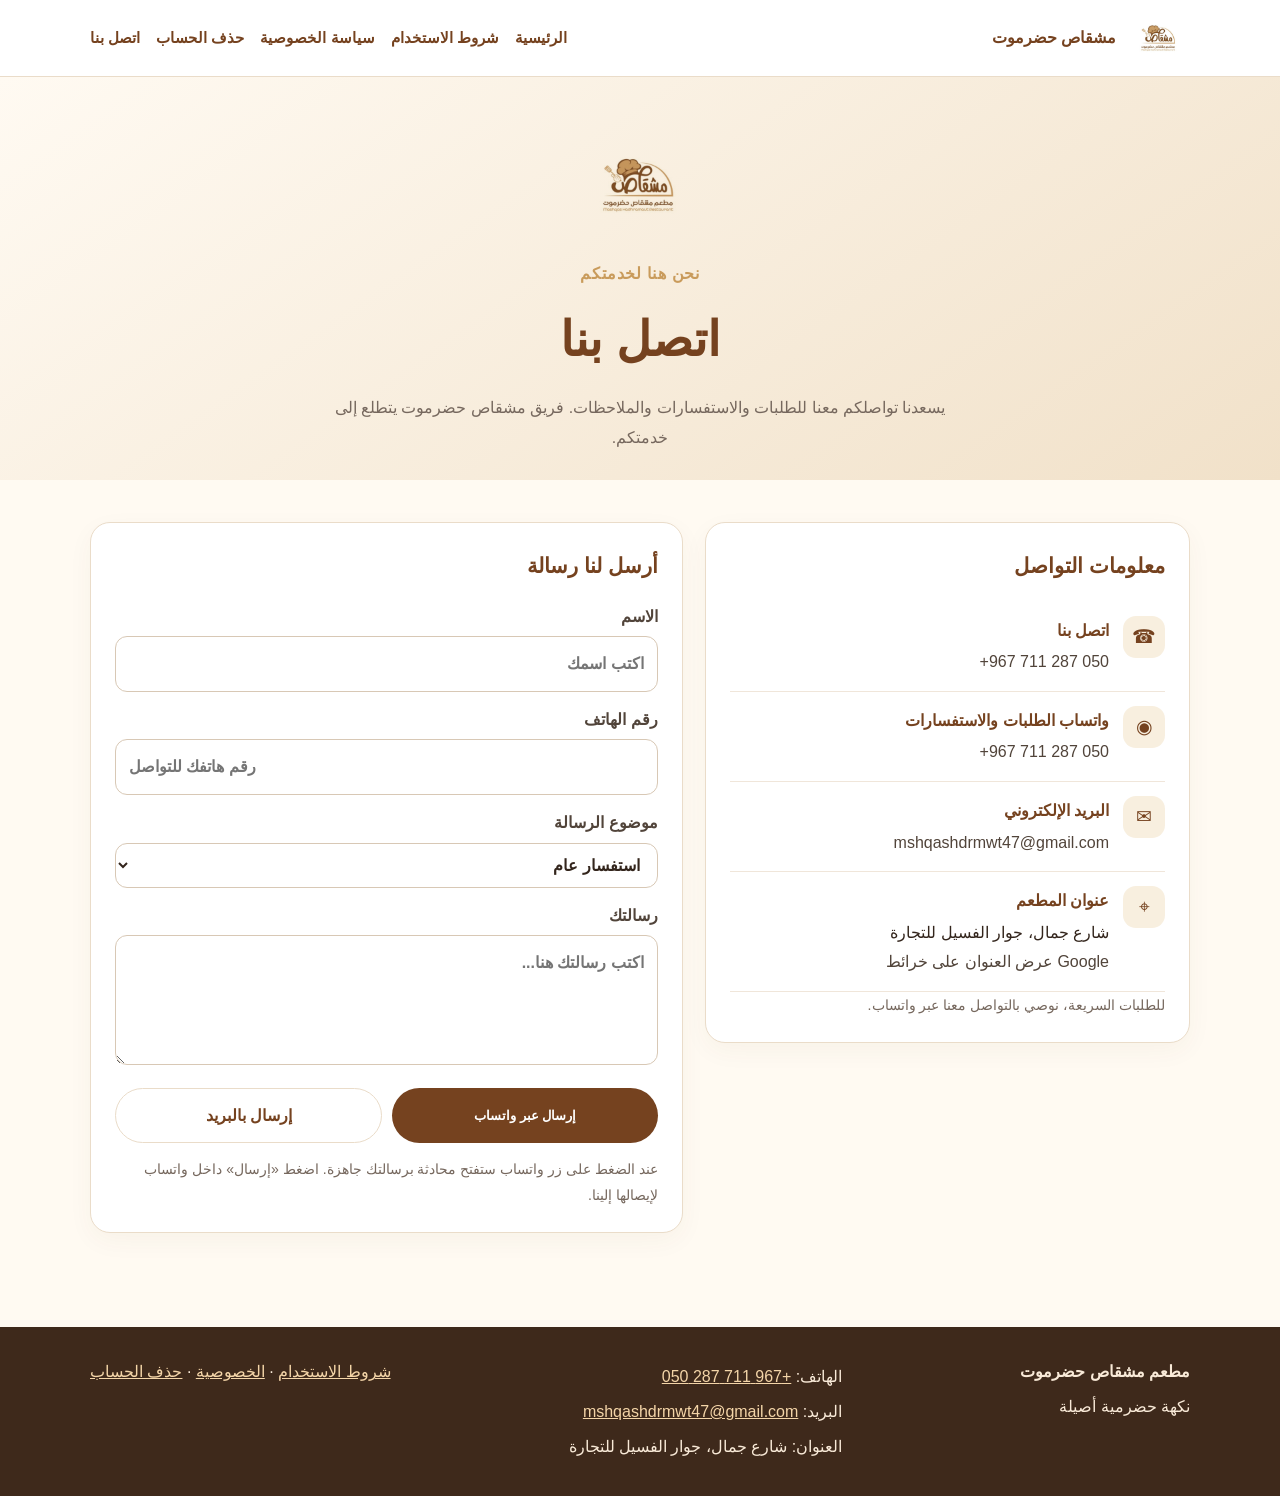
==== contact.html @ b2130ecd "Add files via upload" ====
<!doctype html>
<html lang="ar" dir="rtl">
<head>
  <meta charset="utf-8">
  <meta name="viewport" content="width=device-width, initial-scale=1">
  <meta name="theme-color" content="#75421f">
  <meta name="description" content="تواصل مع مطعم مشقاص حضرموت للطلبات والاستفسارات.">
  <title>اتصل بنا | مشقاص حضرموت</title>
  <link rel="stylesheet" href="style.css">
  <style>
    .contact-hero{padding:44px 0 28px;text-align:center;background:linear-gradient(145deg,#fffaf2,#f1e1c9)}
    .contact-hero img{width:128px;height:128px;object-fit:contain;mix-blend-mode:multiply}
    .contact-hero h1{color:#75421f;font-size:clamp(2rem,5vw,3rem);margin:8px 0}
    .contact-hero p{color:#76685e;max-width:650px;margin:0 auto}
    .contact-layout{display:grid;grid-template-columns: .9fr 1.1fr;gap:22px;align-items:start}
    .contact-card{background:#fff;border:1px solid #eadcc9;border-radius:20px;padding:24px;box-shadow:0 8px 26px #68401a0b}
    .contact-card h2{color:#75421f;margin:0 0 16px;font-size:1.3rem}
    .contact-method{display:flex;gap:14px;align-items:flex-start;padding:14px 0;border-bottom:1px solid #f0e6da}
    .contact-method:last-child{border:0}
    .contact-icon{width:42px;height:42px;flex:0 0 42px;border-radius:13px;background:#f8efdf;color:#75421f;display:grid;place-items:center;font-size:1.2rem}
    .contact-method b{display:block;color:#75421f;margin-bottom:2px}
    .contact-method a{color:#51443a;text-decoration:none;direction:ltr;display:inline-block}
    .contact-method a:hover{text-decoration:underline}
    .contact-form{display:grid;gap:13px}
    .contact-form label{font-weight:700;color:#51443a}
    .contact-form input,.contact-form textarea,.contact-form select{width:100%;margin-top:5px;padding:12px 13px;border:1px solid #d8c8b5;border-radius:12px;background:#fff;font:inherit;color:#33251c}
    .contact-form textarea{resize:vertical;min-height:130px}
    .contact-form input:focus,.contact-form textarea:focus,.contact-form select:focus{outline:2px solid #c99b5b;border-color:#c99b5b}
    .contact-note{font-size:.88rem;color:#76685e;margin:0}
    .contact-alert{display:none;background:#fff4df;border:1px solid #e9c98e;border-radius:12px;padding:13px;color:#61451e}
    .contact-actions{display:flex;gap:10px;flex-wrap:wrap}
    .contact-actions .btn{flex:1}
    @media(max-width:760px){.contact-layout{grid-template-columns:1fr}.contact-card{padding:19px}.contact-hero{padding-top:30px}}
  </style>
</head>
<body>
<header class="top"><div class="wrap nav">
  <a class="brand" href="index.html"><img src="assets/logo.jpg" alt="شعار مطعم مشقاص حضرموت"><span>مشقاص حضرموت</span></a>
  <nav class="links" aria-label="القائمة الرئيسية">
    <a href="index.html">الرئيسية</a><a href="terms.html">شروط الاستخدام</a><a href="privacy.html">سياسة الخصوصية</a><a href="delete%20account.html">حذف الحساب</a><a href="contact.html" aria-current="page">اتصل بنا</a>
  </nav>
</div></header>

<main>
  <section class="contact-hero">
    <div class="wrap">
      <img src="assets/logo.jpg" alt="شعار مشقاص حضرموت">
      <div class="eyebrow">نحن هنا لخدمتكم</div>
      <h1>اتصل بنا</h1>
      <p>يسعدنا تواصلكم معنا للطلبات والاستفسارات والملاحظات. فريق مشقاص حضرموت يتطلع إلى خدمتكم.</p>
    </div>
  </section>

  <section class="page">
    <div class="wrap contact-layout">
      <div class="contact-card">
        <h2>معلومات التواصل</h2>
        <div class="contact-method">
          <div class="contact-icon" aria-hidden="true">☎</div>
          <div><b>اتصل بنا</b><a href="tel:+967711287050">+967 711 287 050</a></div>
        </div>
        <div class="contact-method">
          <div class="contact-icon" aria-hidden="true">◉</div>
          <div><b>واتساب الطلبات والاستفسارات</b><a href="https://wa.me/967711287050" target="_blank" rel="noopener">+967 711 287 050</a></div>
        </div>
        <div class="contact-method">
          <div class="contact-icon" aria-hidden="true">✉</div>
          <div><b>البريد الإلكتروني</b><a href="mailto:mshqashdrmwt47@gmail.com">mshqashdrmwt47@gmail.com</a></div>
        </div>
        <div class="contact-method">
          <div class="contact-icon" aria-hidden="true">⌖</div>
          <div><b>عنوان المطعم</b><span>شارع جمال، جوار الفسيل للتجارة</span><br>
            <a href="https://www.google.com/maps/search/?api=1&query=%D8%B4%D8%A7%D8%B1%D8%B9+%D8%AC%D9%85%D8%A7%D9%84+%D8%AC%D9%88%D8%A7%D8%B1+%D8%A7%D9%84%D9%81%D8%B3%D9%8A%D9%84+%D9%84%D9%84%D8%AA%D8%AC%D8%A7%D8%B1%D8%A9" target="_blank" rel="noopener">عرض العنوان على خرائط Google</a>
          </div>
        </div>
        <p class="contact-note">للطلبات السريعة، نوصي بالتواصل معنا عبر واتساب.</p>
      </div>

      <div class="contact-card">
        <h2>أرسل لنا رسالة</h2>
        <form class="contact-form" id="contactForm">
          <label for="customerName">الاسم
            <input id="customerName" name="name" type="text" autocomplete="name" maxlength="100" placeholder="اكتب اسمك" required>
          </label>
          <label for="customerPhone">رقم الهاتف
            <input id="customerPhone" name="phone" type="tel" inputmode="tel" autocomplete="tel" maxlength="25" placeholder="رقم هاتفك للتواصل" required>
          </label>
          <label for="topic">موضوع الرسالة
            <select id="topic" name="topic">
              <option value="استفسار عام">استفسار عام</option>
              <option value="طلب طعام">طلب طعام</option>
              <option value="ملاحظة أو اقتراح">ملاحظة أو اقتراح</option>
              <option value="شكوى">شكوى</option>
              <option value="موضوع آخر">موضوع آخر</option>
            </select>
          </label>
          <label for="message">رسالتك
            <textarea id="message" name="message" maxlength="2000" placeholder="اكتب رسالتك هنا..." required></textarea>
          </label>
          <div class="contact-alert" id="contactAlert" role="status" aria-live="polite">
            جهزنا رسالتك. أكمل إرسالها من خلال واتساب حتى تصل إلى فريق المطعم.
          </div>
          <div class="contact-actions">
            <button class="btn" type="submit">إرسال عبر واتساب</button>
            <a class="btn alt" href="mailto:mshqashdrmwt47@gmail.com">إرسال بالبريد</a>
          </div>
          <p class="contact-note">عند الضغط على زر واتساب ستفتح محادثة برسالتك جاهزة. اضغط «إرسال» داخل واتساب لإيصالها إلينا.</p>
        </form>
      </div>
    </div>
  </section>
</main>

<footer><div class="wrap foot">
  <div><strong>مطعم مشقاص حضرموت</strong><p>نكهة حضرمية أصيلة</p></div>
  <div><p>الهاتف: <a href="tel:+967711287050">+967 711 287 050</a></p><p>البريد: <a href="mailto:mshqashdrmwt47@gmail.com">mshqashdrmwt47@gmail.com</a></p><p>العنوان: شارع جمال، جوار الفسيل للتجارة</p></div>
  <div><a href="terms.html">شروط الاستخدام</a> · <a href="privacy.html">الخصوصية</a> · <a href="delete%20account.html">حذف الحساب</a></div>
</div></footer>

<script>
document.getElementById('contactForm').addEventListener('submit', function(event) {
  event.preventDefault();
  const name = document.getElementById('customerName').value.trim();
  const phone = document.getElementById('customerPhone').value.trim();
  const topic = document.getElementById('topic').value;
  const message = document.getElementById('message').value.trim();
  const text = [
    'رسالة جديدة إلى مطعم مشقاص حضرموت',
    'الاسم: ' + name,
    'رقم الهاتف: ' + phone,
    'الموضوع: ' + topic,
    'الرسالة: ' + message
  ].join('\n');
  document.getElementById('contactAlert').style.display = 'block';
  window.open('https://wa.me/967711287050?text=' + encodeURIComponent(text), '_blank', 'noopener');
});
</script>
</body>
</html>
---- style.css ----
:root{--brown:#75421f;--gold:#c99b5b;--cream:#fffaf2;--ink:#33251c;--muted:#76685e;--line:#eadcc9;--white:#fff}
*{box-sizing:border-box}html{scroll-behavior:smooth}body{margin:0;background:var(--cream);color:var(--ink);font-family:Tahoma,Arial,sans-serif;line-height:1.85}
a{color:var(--brown)}.wrap{width:min(1100px,92%);margin:auto}.top{background:#fff;border-bottom:1px solid var(--line);position:sticky;top:0;z-index:10}
.nav{min-height:76px;display:flex;align-items:center;justify-content:space-between;gap:18px;flex-wrap:wrap}.brand{display:flex;align-items:center;gap:12px;text-decoration:none;color:var(--brown);font-weight:800}.brand img{width:62px;height:62px;object-fit:contain;border-radius:12px}.links{display:flex;gap:16px;flex-wrap:wrap}.links a{text-decoration:none;font-size:.94rem;font-weight:700}.links a:hover{text-decoration:underline}
.hero{padding:58px 0 42px;text-align:center;background:linear-gradient(145deg,#fffaf2,#f3e4ce)}.hero img{width:min(250px,65vw);height:auto;mix-blend-mode:multiply}.eyebrow{color:var(--gold);font-weight:800;letter-spacing:.04em}.hero h1{font-size:clamp(2rem,5vw,3.5rem);line-height:1.25;color:var(--brown);margin:12px 0}.hero p{max-width:700px;margin:0 auto 24px;color:var(--muted)}
.btn{display:inline-flex;align-items:center;justify-content:center;gap:8px;padding:12px 22px;border-radius:999px;background:var(--brown);color:white;text-decoration:none;font-weight:800;border:0;cursor:pointer}.btn.alt{background:#fff;color:var(--brown);border:1px solid var(--line)}
section{padding:42px 0}.section-title{text-align:center;color:var(--brown);font-size:clamp(1.5rem,3vw,2.2rem);margin:0 0 8px}.sub{text-align:center;color:var(--muted);margin:0 auto 26px;max-width:700px}
.grid{display:grid;grid-template-columns:repeat(4,minmax(0,1fr));gap:16px}.dish{background:#fff;border:1px solid var(--line);border-radius:18px;padding:20px;box-shadow:0 5px 20px #68401a0b}.dish h3{margin:0;color:var(--brown);font-size:1.05rem}.dish p{margin:7px 0 0;color:var(--muted);font-size:.9rem}
.info{background:#fff;border:1px solid var(--line);border-radius:20px;padding:24px}.info-grid{display:grid;grid-template-columns:repeat(3,1fr);gap:14px}.info-item{padding:14px;background:var(--cream);border-radius:14px}.info-item b{display:block;color:var(--brown)}
.page{padding:42px 0 64px}.paper{background:#fff;border:1px solid var(--line);border-radius:20px;padding:clamp(20px,4vw,42px);box-shadow:0 8px 30px #68401a0b}.paper h1{color:var(--brown);line-height:1.3;margin-top:0}.paper h2{color:var(--brown);font-size:1.18rem;margin-top:28px}.paper p,.paper li{color:#51443a}.notice{background:#fff4df;border:1px solid #e9c98e;padding:14px 16px;border-radius:12px;color:#61451e}
form{display:grid;gap:14px;max-width:620px}label{font-weight:700}input,textarea{width:100%;padding:13px 14px;border:1px solid #d8c8b5;border-radius:12px;font:inherit;background:#fff}input:focus,textarea:focus{outline:2px solid var(--gold);border-color:var(--gold)}.small{font-size:.88rem;color:var(--muted)}.status{padding:14px;border-radius:12px;background:#f6f0e7;color:var(--brown);display:none}
footer{background:#3e291b;color:#f9ead8;padding:30px 0;margin-top:30px}footer a{color:#f4d5a8}footer .foot{display:flex;justify-content:space-between;gap:20px;flex-wrap:wrap}footer p{margin:5px 0}
@media(max-width:850px){.grid{grid-template-columns:repeat(2,minmax(0,1fr))}.info-grid{grid-template-columns:1fr 1fr}}
@media(max-width:560px){.nav{justify-content:center;padding:10px 0}.links{justify-content:center;gap:10px 14px}.hero{padding:38px 0 30px}.grid,.info-grid{grid-template-columns:1fr}.paper{padding:20px}.foot{flex-direction:column}}

.dish img{display:block;width:100%;height:175px;object-fit:cover;border-radius:12px;margin-bottom:12px}.dish .btn{margin-top:12px;padding:8px 15px;font-size:.88rem}
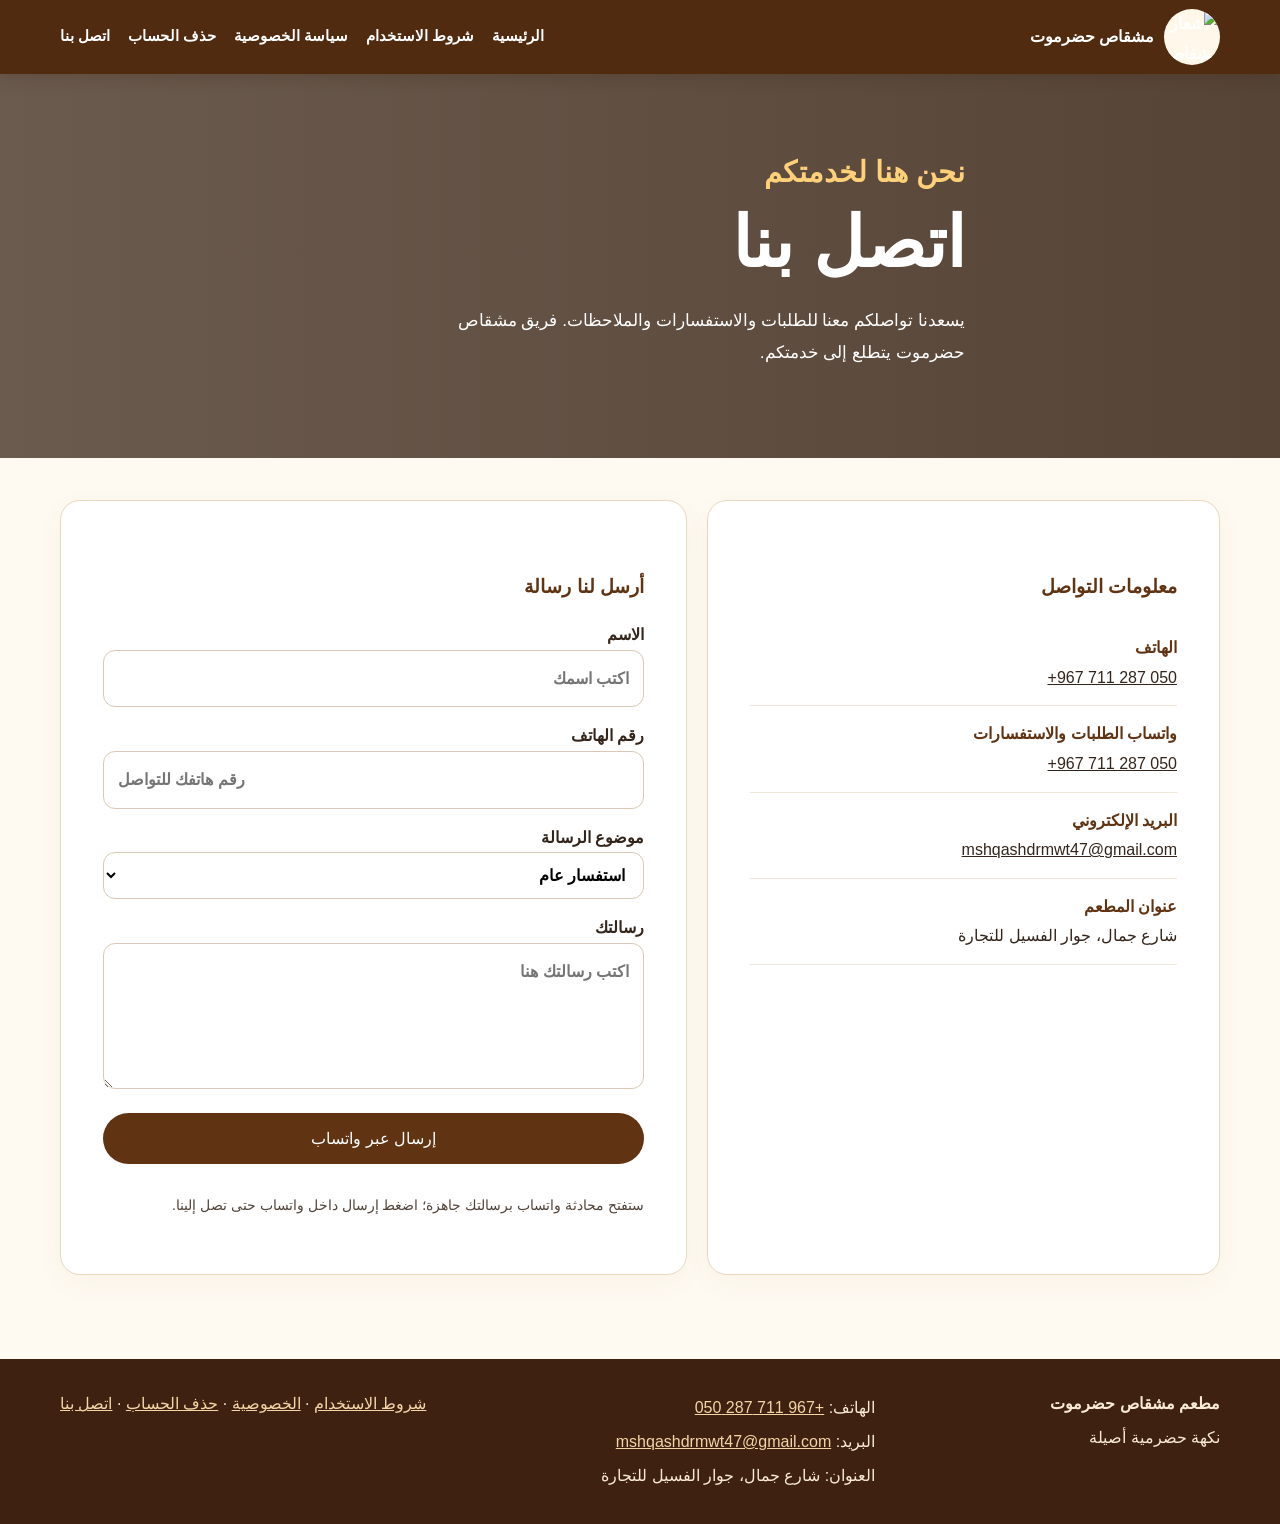
==== commit fb003621: "Add files via upload" ====
--- a/contact.html
+++ b/contact.html
@@ -1,139 +1,27 @@
-<!doctype html>
-<html lang="ar" dir="rtl">
-<head>
-  <meta charset="utf-8">
-  <meta name="viewport" content="width=device-width, initial-scale=1">
-  <meta name="theme-color" content="#75421f">
-  <meta name="description" content="تواصل مع مطعم مشقاص حضرموت للطلبات والاستفسارات.">
-  <title>اتصل بنا | مشقاص حضرموت</title>
-  <link rel="stylesheet" href="style.css">
-  <style>
-    .contact-hero{padding:44px 0 28px;text-align:center;background:linear-gradient(145deg,#fffaf2,#f1e1c9)}
-    .contact-hero img{width:128px;height:128px;object-fit:contain;mix-blend-mode:multiply}
-    .contact-hero h1{color:#75421f;font-size:clamp(2rem,5vw,3rem);margin:8px 0}
-    .contact-hero p{color:#76685e;max-width:650px;margin:0 auto}
-    .contact-layout{display:grid;grid-template-columns: .9fr 1.1fr;gap:22px;align-items:start}
-    .contact-card{background:#fff;border:1px solid #eadcc9;border-radius:20px;padding:24px;box-shadow:0 8px 26px #68401a0b}
-    .contact-card h2{color:#75421f;margin:0 0 16px;font-size:1.3rem}
-    .contact-method{display:flex;gap:14px;align-items:flex-start;padding:14px 0;border-bottom:1px solid #f0e6da}
-    .contact-method:last-child{border:0}
-    .contact-icon{width:42px;height:42px;flex:0 0 42px;border-radius:13px;background:#f8efdf;color:#75421f;display:grid;place-items:center;font-size:1.2rem}
-    .contact-method b{display:block;color:#75421f;margin-bottom:2px}
-    .contact-method a{color:#51443a;text-decoration:none;direction:ltr;display:inline-block}
-    .contact-method a:hover{text-decoration:underline}
-    .contact-form{display:grid;gap:13px}
-    .contact-form label{font-weight:700;color:#51443a}
-    .contact-form input,.contact-form textarea,.contact-form select{width:100%;margin-top:5px;padding:12px 13px;border:1px solid #d8c8b5;border-radius:12px;background:#fff;font:inherit;color:#33251c}
-    .contact-form textarea{resize:vertical;min-height:130px}
-    .contact-form input:focus,.contact-form textarea:focus,.contact-form select:focus{outline:2px solid #c99b5b;border-color:#c99b5b}
-    .contact-note{font-size:.88rem;color:#76685e;margin:0}
-    .contact-alert{display:none;background:#fff4df;border:1px solid #e9c98e;border-radius:12px;padding:13px;color:#61451e}
-    .contact-actions{display:flex;gap:10px;flex-wrap:wrap}
-    .contact-actions .btn{flex:1}
-    @media(max-width:760px){.contact-layout{grid-template-columns:1fr}.contact-card{padding:19px}.contact-hero{padding-top:30px}}
-  </style>
-</head>
-<body>
-<header class="top"><div class="wrap nav">
-  <a class="brand" href="index.html"><img src="assets/logo.jpg" alt="شعار مطعم مشقاص حضرموت"><span>مشقاص حضرموت</span></a>
-  <nav class="links" aria-label="القائمة الرئيسية">
-    <a href="index.html">الرئيسية</a><a href="terms.html">شروط الاستخدام</a><a href="privacy.html">سياسة الخصوصية</a><a href="delete%20account.html">حذف الحساب</a><a href="contact.html" aria-current="page">اتصل بنا</a>
-  </nav>
+<!doctype html><html lang="ar" dir="rtl"><head><meta charset="utf-8"><meta name="viewport" content="width=device-width, initial-scale=1"><meta name="theme-color" content="#603313"><meta name="description" content="مطعم مشقاص حضرموت - أطباق حضرمية ويمنية أصيلة"><title>اتصل بنا | مشقاص حضرموت</title><link rel="stylesheet" href="style.css"></head><body><header class="top"><div class="wrap nav">
+<a class="brand" href="index.html"><img src="assets/logo.jpg" alt="شعار مشقاص حضرموت"><span>مشقاص حضرموت</span></a>
+<nav class="links" aria-label="القائمة الرئيسية"><a href="index.html">الرئيسية</a><a href="terms.html">شروط الاستخدام</a><a href="privacy.html">سياسة الخصوصية</a><a href="delete%20account.html">حذف الحساب</a><a href="contact.html">اتصل بنا</a></nav>
 </div></header>
-
-<main>
-  <section class="contact-hero">
-    <div class="wrap">
-      <img src="assets/logo.jpg" alt="شعار مشقاص حضرموت">
-      <div class="eyebrow">نحن هنا لخدمتكم</div>
-      <h1>اتصل بنا</h1>
-      <p>يسعدنا تواصلكم معنا للطلبات والاستفسارات والملاحظات. فريق مشقاص حضرموت يتطلع إلى خدمتكم.</p>
-    </div>
-  </section>
-
-  <section class="page">
-    <div class="wrap contact-layout">
-      <div class="contact-card">
-        <h2>معلومات التواصل</h2>
-        <div class="contact-method">
-          <div class="contact-icon" aria-hidden="true">☎</div>
-          <div><b>اتصل بنا</b><a href="tel:+967711287050">+967 711 287 050</a></div>
-        </div>
-        <div class="contact-method">
-          <div class="contact-icon" aria-hidden="true">◉</div>
-          <div><b>واتساب الطلبات والاستفسارات</b><a href="https://wa.me/967711287050" target="_blank" rel="noopener">+967 711 287 050</a></div>
-        </div>
-        <div class="contact-method">
-          <div class="contact-icon" aria-hidden="true">✉</div>
-          <div><b>البريد الإلكتروني</b><a href="mailto:mshqashdrmwt47@gmail.com">mshqashdrmwt47@gmail.com</a></div>
-        </div>
-        <div class="contact-method">
-          <div class="contact-icon" aria-hidden="true">⌖</div>
-          <div><b>عنوان المطعم</b><span>شارع جمال، جوار الفسيل للتجارة</span><br>
-            <a href="https://www.google.com/maps/search/?api=1&query=%D8%B4%D8%A7%D8%B1%D8%B9+%D8%AC%D9%85%D8%A7%D9%84+%D8%AC%D9%88%D8%A7%D8%B1+%D8%A7%D9%84%D9%81%D8%B3%D9%8A%D9%84+%D9%84%D9%84%D8%AA%D8%AC%D8%A7%D8%B1%D8%A9" target="_blank" rel="noopener">عرض العنوان على خرائط Google</a>
-          </div>
-        </div>
-        <p class="contact-note">للطلبات السريعة، نوصي بالتواصل معنا عبر واتساب.</p>
-      </div>
-
-      <div class="contact-card">
-        <h2>أرسل لنا رسالة</h2>
-        <form class="contact-form" id="contactForm">
-          <label for="customerName">الاسم
-            <input id="customerName" name="name" type="text" autocomplete="name" maxlength="100" placeholder="اكتب اسمك" required>
-          </label>
-          <label for="customerPhone">رقم الهاتف
-            <input id="customerPhone" name="phone" type="tel" inputmode="tel" autocomplete="tel" maxlength="25" placeholder="رقم هاتفك للتواصل" required>
-          </label>
-          <label for="topic">موضوع الرسالة
-            <select id="topic" name="topic">
-              <option value="استفسار عام">استفسار عام</option>
-              <option value="طلب طعام">طلب طعام</option>
-              <option value="ملاحظة أو اقتراح">ملاحظة أو اقتراح</option>
-              <option value="شكوى">شكوى</option>
-              <option value="موضوع آخر">موضوع آخر</option>
-            </select>
-          </label>
-          <label for="message">رسالتك
-            <textarea id="message" name="message" maxlength="2000" placeholder="اكتب رسالتك هنا..." required></textarea>
-          </label>
-          <div class="contact-alert" id="contactAlert" role="status" aria-live="polite">
-            جهزنا رسالتك. أكمل إرسالها من خلال واتساب حتى تصل إلى فريق المطعم.
-          </div>
-          <div class="contact-actions">
-            <button class="btn" type="submit">إرسال عبر واتساب</button>
-            <a class="btn alt" href="mailto:mshqashdrmwt47@gmail.com">إرسال بالبريد</a>
-          </div>
-          <p class="contact-note">عند الضغط على زر واتساب ستفتح محادثة برسالتك جاهزة. اضغط «إرسال» داخل واتساب لإيصالها إلينا.</p>
-        </form>
-      </div>
-    </div>
-  </section>
-</main>
-
-<footer><div class="wrap foot">
-  <div><strong>مطعم مشقاص حضرموت</strong><p>نكهة حضرمية أصيلة</p></div>
-  <div><p>الهاتف: <a href="tel:+967711287050">+967 711 287 050</a></p><p>البريد: <a href="mailto:mshqashdrmwt47@gmail.com">mshqashdrmwt47@gmail.com</a></p><p>العنوان: شارع جمال، جوار الفسيل للتجارة</p></div>
-  <div><a href="terms.html">شروط الاستخدام</a> · <a href="privacy.html">الخصوصية</a> · <a href="delete%20account.html">حذف الحساب</a></div>
-</div></footer>
-
+<main><section class="hero"><div class="wrap hero-inner"><div class="tag">نحن هنا لخدمتكم</div><h1>اتصل بنا</h1><p>يسعدنا تواصلكم معنا للطلبات والاستفسارات والملاحظات. فريق مشقاص حضرموت يتطلع إلى خدمتكم.</p></div></section>
+<section class="page"><div class="wrap contact-grid">
+<div class="paper"><h2>معلومات التواصل</h2>
+<div class="contact-line"><b>الهاتف</b><a href="tel:+967711287050">+967 711 287 050</a></div>
+<div class="contact-line"><b>واتساب الطلبات والاستفسارات</b><a href="https://wa.me/967711287050">+967 711 287 050</a></div>
+<div class="contact-line"><b>البريد الإلكتروني</b><a href="mailto:mshqashdrmwt47@gmail.com">mshqashdrmwt47@gmail.com</a></div>
+<div class="contact-line"><b>عنوان المطعم</b>شارع جمال، جوار الفسيل للتجارة</div>
+</div>
+<div class="paper"><h2>أرسل لنا رسالة</h2><form id="contactForm">
+<label>الاسم<input id="name" required maxlength="100" placeholder="اكتب اسمك"></label>
+<label>رقم الهاتف<input id="phone" type="tel" required placeholder="رقم هاتفك للتواصل"></label>
+<label>موضوع الرسالة<select id="topic"><option>استفسار عام</option><option>طلب طعام</option><option>ملاحظة أو اقتراح</option><option>شكوى</option><option>موضوع آخر</option></select></label>
+<label>رسالتك<textarea id="message" rows="4" required maxlength="2000" placeholder="اكتب رسالتك هنا"></textarea></label>
+<button class="btn brown" type="submit">إرسال عبر واتساب</button><p class="small">ستفتح محادثة واتساب برسالتك جاهزة؛ اضغط إرسال داخل واتساب حتى تصل إلينا.</p>
+</form><div id="contactStatus" class="status" role="status"></div></div>
+</div></section></main>
 <script>
-document.getElementById('contactForm').addEventListener('submit', function(event) {
-  event.preventDefault();
-  const name = document.getElementById('customerName').value.trim();
-  const phone = document.getElementById('customerPhone').value.trim();
-  const topic = document.getElementById('topic').value;
-  const message = document.getElementById('message').value.trim();
-  const text = [
-    'رسالة جديدة إلى مطعم مشقاص حضرموت',
-    'الاسم: ' + name,
-    'رقم الهاتف: ' + phone,
-    'الموضوع: ' + topic,
-    'الرسالة: ' + message
-  ].join('\n');
-  document.getElementById('contactAlert').style.display = 'block';
-  window.open('https://wa.me/967711287050?text=' + encodeURIComponent(text), '_blank', 'noopener');
-});
+document.getElementById('contactForm').addEventListener('submit',function(e){e.preventDefault();
+const text=['رسالة إلى مطعم مشقاص حضرموت','الاسم: '+document.getElementById('name').value.trim(),'الهاتف: '+document.getElementById('phone').value.trim(),'الموضوع: '+document.getElementById('topic').value,'الرسالة: '+document.getElementById('message').value.trim()].join('\n');
+document.getElementById('contactStatus').style.display='block';document.getElementById('contactStatus').textContent='أكمل إرسال الرسالة من خلال واتساب حتى تصل إلى فريق المطعم.';
+window.open('https://wa.me/967711287050?text='+encodeURIComponent(text),'_blank','noopener');});
 </script>
-</body>
-</html>
+<footer><div class="wrap foot"><div><strong>مطعم مشقاص حضرموت</strong><p>نكهة حضرمية أصيلة</p></div><div><p>الهاتف: <a href="tel:+967711287050">+967 711 287 050</a></p><p>البريد: <a href="mailto:mshqashdrmwt47@gmail.com">mshqashdrmwt47@gmail.com</a></p><p>العنوان: شارع جمال، جوار الفسيل للتجارة</p></div><div><a href="terms.html">شروط الاستخدام</a> · <a href="privacy.html">الخصوصية</a> · <a href="delete%20account.html">حذف الحساب</a> · <a href="contact.html">اتصل بنا</a></div></div></footer></body></html>
--- a/style.css
+++ b/style.css
@@ -1,17 +1,18 @@
 
-:root{--brown:#75421f;--gold:#c99b5b;--cream:#fffaf2;--ink:#33251c;--muted:#76685e;--line:#eadcc9;--white:#fff}
-*{box-sizing:border-box}html{scroll-behavior:smooth}body{margin:0;background:var(--cream);color:var(--ink);font-family:Tahoma,Arial,sans-serif;line-height:1.85}
-a{color:var(--brown)}.wrap{width:min(1100px,92%);margin:auto}.top{background:#fff;border-bottom:1px solid var(--line);position:sticky;top:0;z-index:10}
-.nav{min-height:76px;display:flex;align-items:center;justify-content:space-between;gap:18px;flex-wrap:wrap}.brand{display:flex;align-items:center;gap:12px;text-decoration:none;color:var(--brown);font-weight:800}.brand img{width:62px;height:62px;object-fit:contain;border-radius:12px}.links{display:flex;gap:16px;flex-wrap:wrap}.links a{text-decoration:none;font-size:.94rem;font-weight:700}.links a:hover{text-decoration:underline}
-.hero{padding:58px 0 42px;text-align:center;background:linear-gradient(145deg,#fffaf2,#f3e4ce)}.hero img{width:min(250px,65vw);height:auto;mix-blend-mode:multiply}.eyebrow{color:var(--gold);font-weight:800;letter-spacing:.04em}.hero h1{font-size:clamp(2rem,5vw,3.5rem);line-height:1.25;color:var(--brown);margin:12px 0}.hero p{max-width:700px;margin:0 auto 24px;color:var(--muted)}
-.btn{display:inline-flex;align-items:center;justify-content:center;gap:8px;padding:12px 22px;border-radius:999px;background:var(--brown);color:white;text-decoration:none;font-weight:800;border:0;cursor:pointer}.btn.alt{background:#fff;color:var(--brown);border:1px solid var(--line)}
-section{padding:42px 0}.section-title{text-align:center;color:var(--brown);font-size:clamp(1.5rem,3vw,2.2rem);margin:0 0 8px}.sub{text-align:center;color:var(--muted);margin:0 auto 26px;max-width:700px}
-.grid{display:grid;grid-template-columns:repeat(4,minmax(0,1fr));gap:16px}.dish{background:#fff;border:1px solid var(--line);border-radius:18px;padding:20px;box-shadow:0 5px 20px #68401a0b}.dish h3{margin:0;color:var(--brown);font-size:1.05rem}.dish p{margin:7px 0 0;color:var(--muted);font-size:.9rem}
-.info{background:#fff;border:1px solid var(--line);border-radius:20px;padding:24px}.info-grid{display:grid;grid-template-columns:repeat(3,1fr);gap:14px}.info-item{padding:14px;background:var(--cream);border-radius:14px}.info-item b{display:block;color:var(--brown)}
-.page{padding:42px 0 64px}.paper{background:#fff;border:1px solid var(--line);border-radius:20px;padding:clamp(20px,4vw,42px);box-shadow:0 8px 30px #68401a0b}.paper h1{color:var(--brown);line-height:1.3;margin-top:0}.paper h2{color:var(--brown);font-size:1.18rem;margin-top:28px}.paper p,.paper li{color:#51443a}.notice{background:#fff4df;border:1px solid #e9c98e;padding:14px 16px;border-radius:12px;color:#61451e}
-form{display:grid;gap:14px;max-width:620px}label{font-weight:700}input,textarea{width:100%;padding:13px 14px;border:1px solid #d8c8b5;border-radius:12px;font:inherit;background:#fff}input:focus,textarea:focus{outline:2px solid var(--gold);border-color:var(--gold)}.small{font-size:.88rem;color:var(--muted)}.status{padding:14px;border-radius:12px;background:#f6f0e7;color:var(--brown);display:none}
-footer{background:#3e291b;color:#f9ead8;padding:30px 0;margin-top:30px}footer a{color:#f4d5a8}footer .foot{display:flex;justify-content:space-between;gap:20px;flex-wrap:wrap}footer p{margin:5px 0}
-@media(max-width:850px){.grid{grid-template-columns:repeat(2,minmax(0,1fr))}.info-grid{grid-template-columns:1fr 1fr}}
-@media(max-width:560px){.nav{justify-content:center;padding:10px 0}.links{justify-content:center;gap:10px 14px}.hero{padding:38px 0 30px}.grid,.info-grid{grid-template-columns:1fr}.paper{padding:20px}.foot{flex-direction:column}}
-
-.dish img{display:block;width:100%;height:175px;object-fit:cover;border-radius:12px;margin-bottom:12px}.dish .btn{margin-top:12px;padding:8px 15px;font-size:.88rem}
+:root{--brown:#603313;--brown2:#7b451f;--gold:#d9a64d;--cream:#fff4df;--paper:#fffaf1;--ink:#33251b;--muted:#79695a;--line:#ead8bc;--green:#168b43}
+*{box-sizing:border-box}html{scroll-behavior:smooth}body{margin:0;background:var(--paper);color:var(--ink);font-family:Tahoma,Arial,sans-serif;line-height:1.85}
+a{color:inherit}.wrap{width:min(1160px,92%);margin:auto}.top{background:#512b10;color:#fff;position:sticky;top:0;z-index:20;box-shadow:0 3px 15px #32180533}
+.nav{min-height:74px;display:flex;align-items:center;justify-content:space-between;gap:14px;flex-wrap:wrap}.brand{display:flex;align-items:center;gap:10px;color:#fff;text-decoration:none;font-weight:900}.brand img{width:56px;height:56px;object-fit:contain;background:#fff7e9;border-radius:50%}
+.links{display:flex;align-items:center;gap:18px;flex-wrap:wrap}.links a{text-decoration:none;font-weight:700;font-size:.92rem}.links a:hover{color:#ffd27e}
+.btn{display:inline-flex;align-items:center;justify-content:center;padding:11px 20px;border:0;border-radius:999px;background:var(--green);color:#fff;text-decoration:none;font-weight:800;cursor:pointer;font:inherit}.btn.gold{background:var(--gold);color:#44250e}.btn.brown{background:var(--brown);color:#fff}.btn.outline{background:#fff;color:var(--brown);border:1px solid var(--line)}
+.hero{background:linear-gradient(90deg,#281304b0,#281304c9),url('assets/mandi-lamb.jpg') center/cover;color:#fff;padding:72px 0;text-align:right}.hero-inner{max-width:650px;margin-right:auto}.hero h1{font-size:clamp(2.3rem,6vw,4.4rem);line-height:1.25;margin:0 0 8px}.hero .tag{font-size:clamp(1.2rem,3vw,1.8rem);color:#ffd078;font-weight:900}.hero p{font-size:1.08rem;max-width:570px}
+section{padding:48px 0}.section-title{text-align:center;color:var(--brown);font-size:clamp(1.7rem,4vw,2.4rem);margin:0 0 8px}.sub{text-align:center;color:var(--muted);margin:0 auto 28px;max-width:720px}
+.grid{display:grid;grid-template-columns:repeat(4,minmax(0,1fr));gap:18px}.dish{background:#fff;border:1px solid var(--line);border-radius:18px;overflow:hidden;box-shadow:0 7px 20px #61370e12}.dish img{width:100%;height:190px;object-fit:cover;display:block}.dish-content{padding:15px}.dish h3{margin:0;color:var(--brown);font-size:1.08rem}.dish p{margin:5px 0 12px;color:var(--muted);font-size:.9rem}.dish .btn{font-size:.88rem;padding:8px 15px}
+.benefits{background:#542c10;color:#fff}.benefit-grid{display:grid;grid-template-columns:repeat(3,1fr);gap:16px}.benefit{text-align:center;padding:20px;border:1px solid #ffffff2a;border-radius:16px}.benefit b{display:block;color:#ffd078;font-size:1.08rem}
+.paper{background:#fff;border:1px solid var(--line);border-radius:20px;padding:clamp(20px,4vw,42px);box-shadow:0 8px 28px #68401a0b}.page{padding:42px 0 64px}.paper h1{color:var(--brown);margin-top:0;line-height:1.35}.paper h2{color:var(--brown);font-size:1.2rem;margin-top:26px}.paper p,.paper li{color:#51443a}.small{font-size:.88rem;color:var(--muted)}.notice{background:#fff4df;border:1px solid #e9c98e;padding:14px 16px;border-radius:12px;color:#61451e}
+.info-grid{display:grid;grid-template-columns:repeat(3,1fr);gap:14px}.info-item{padding:16px;background:#fff;border:1px solid var(--line);border-radius:14px}.info-item b{display:block;color:var(--brown)}
+footer{background:#3e2110;color:#f9ead8;padding:30px 0;margin-top:20px}.foot{display:flex;justify-content:space-between;gap:20px;flex-wrap:wrap}footer a{color:#f4d5a8}footer p{margin:4px 0}
+form{display:grid;gap:14px}label{font-weight:700}input,textarea,select{width:100%;padding:13px 14px;border:1px solid #d8c8b5;border-radius:12px;font:inherit;background:#fff}textarea{resize:vertical}input:focus,textarea:focus,select:focus{outline:2px solid var(--gold);border-color:var(--gold)}.status{display:none;padding:14px;border-radius:12px;background:#fff4df;border:1px solid #e9c98e;color:#61451e}
+.contact-grid{display:grid;grid-template-columns:.9fr 1.1fr;gap:20px}.contact-line{padding:13px 0;border-bottom:1px solid #f0e6da}.contact-line b{display:block;color:var(--brown)}.contact-line a{direction:ltr;display:inline-block}
+@media(max-width:900px){.grid{grid-template-columns:repeat(2,minmax(0,1fr))}.hero-inner{margin:0}.info-grid{grid-template-columns:1fr 1fr}}
+@media(max-width:620px){.nav{justify-content:center;padding:10px 0}.links{justify-content:center;gap:8px 14px}.links a{font-size:.82rem}.hero{padding:48px 0;text-align:center}.hero-inner{margin:auto}.grid,.benefit-grid,.info-grid,.contact-grid{grid-template-columns:1fr}.dish img{height:210px}.paper{padding:20px}.foot{flex-direction:column}}
